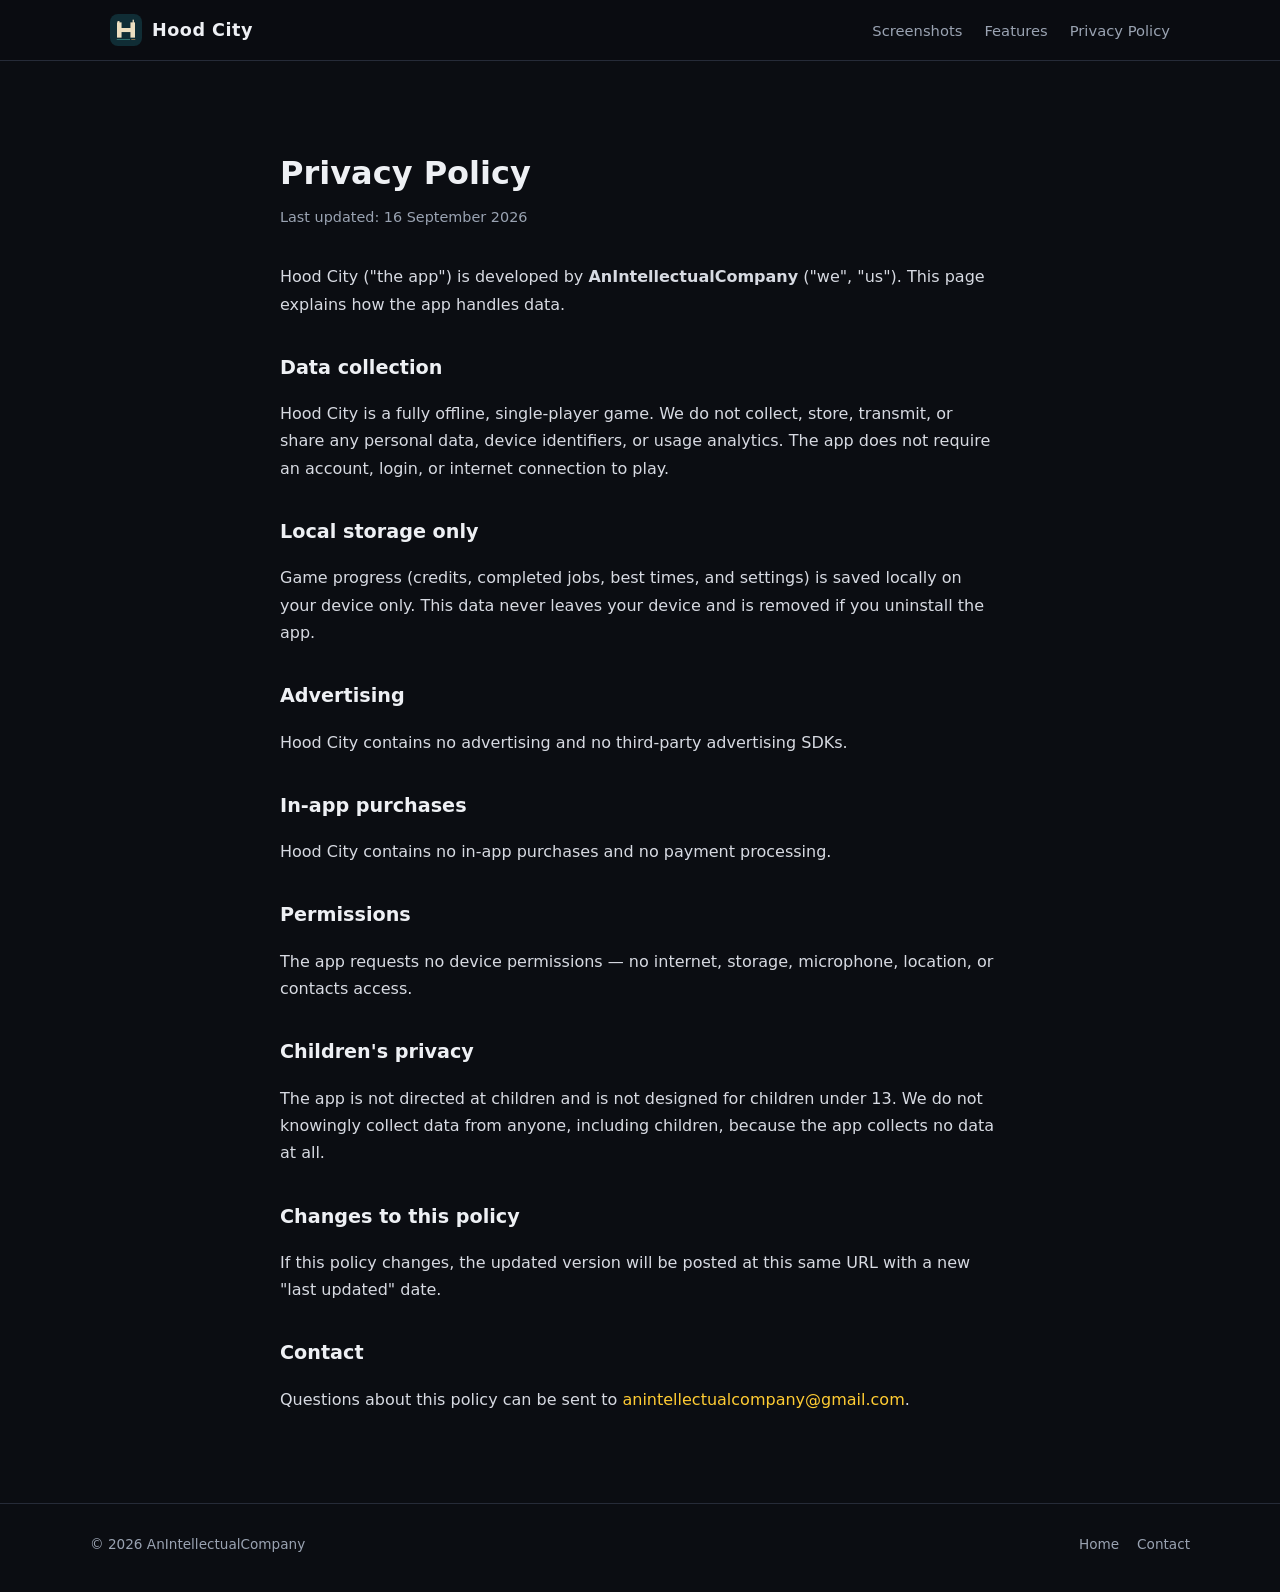
==== privacypolicy/index.html @ bf516b37 "Initial Hood City website with privacy policy" ====
<!doctype html>
<html lang="en">
<head>
<meta charset="utf-8">
<meta name="viewport" content="width=device-width, initial-scale=1">
<title>Privacy Policy — Hood City</title>
<meta name="robots" content="index,follow">
<link rel="icon" href="../assets/icon.png">
<link rel="stylesheet" href="../assets/style.css">
</head>
<body>

<header class="site">
  <div class="nav">
    <a class="brand" href="/"><img src="../assets/icon.png" alt=""> Hood City</a>
    <nav class="nav-links">
      <a href="/#screenshots">Screenshots</a>
      <a href="/#features">Features</a>
      <a href="/privacypolicy/">Privacy Policy</a>
    </nav>
  </div>
</header>

<main class="policy">
  <h1>Privacy Policy</h1>
  <div class="updated">Last updated: 16 September 2026</div>

  <p>Hood City ("the app") is developed by <strong>AnIntellectualCompany</strong> ("we", "us"). This page explains how the app handles data.</p>

  <h2>Data collection</h2>
  <p>Hood City is a fully offline, single-player game. We do not collect, store, transmit, or share any personal data, device identifiers, or usage analytics. The app does not require an account, login, or internet connection to play.</p>

  <h2>Local storage only</h2>
  <p>Game progress (credits, completed jobs, best times, and settings) is saved locally on your device only. This data never leaves your device and is removed if you uninstall the app.</p>

  <h2>Advertising</h2>
  <p>Hood City contains no advertising and no third-party advertising SDKs.</p>

  <h2>In-app purchases</h2>
  <p>Hood City contains no in-app purchases and no payment processing.</p>

  <h2>Permissions</h2>
  <p>The app requests no device permissions — no internet, storage, microphone, location, or contacts access.</p>

  <h2>Children's privacy</h2>
  <p>The app is not directed at children and is not designed for children under 13. We do not knowingly collect data from anyone, including children, because the app collects no data at all.</p>

  <h2>Changes to this policy</h2>
  <p>If this policy changes, the updated version will be posted at this same URL with a new "last updated" date.</p>

  <h2>Contact</h2>
  <p>Questions about this policy can be sent to <a href="mailto:anintellectualcompany@gmail.com">anintellectualcompany@gmail.com</a>.</p>
</main>

<footer class="site">
  <div class="footer-row">
    <div>&copy; <span id="year"></span> AnIntellectualCompany</div>
    <div class="footer-links">
      <a href="/">Home</a>
      <a href="mailto:anintellectualcompany@gmail.com">Contact</a>
    </div>
  </div>
</footer>

<script>document.getElementById('year').textContent = new Date().getFullYear();</script>
</body>
</html>
---- assets/style.css ----
:root {
  --bg: #0b0d12;
  --bg-alt: #12151d;
  --text: #eef0f4;
  --muted: #9aa3b2;
  --accent: #ffcc33;
  --accent-2: #ff5a5f;
  --card: #171a23;
  --border: #262b38;
  --maxw: 1100px;
}

* { box-sizing: border-box; }

html, body {
  margin: 0;
  padding: 0;
  background: var(--bg);
  color: var(--text);
  font-family: "Segoe UI", system-ui, -apple-system, Roboto, Helvetica, Arial, sans-serif;
  scroll-behavior: smooth;
}

a { color: var(--accent); text-decoration: none; }
a:hover { text-decoration: underline; }

img { max-width: 100%; display: block; }

.wrap {
  max-width: var(--maxw);
  margin: 0 auto;
  padding: 0 20px;
}

header.site {
  position: sticky;
  top: 0;
  z-index: 10;
  background: rgba(11,13,18,0.85);
  backdrop-filter: blur(8px);
  border-bottom: 1px solid var(--border);
}

.nav {
  display: flex;
  align-items: center;
  justify-content: space-between;
  padding: 14px 20px;
  max-width: var(--maxw);
  margin: 0 auto;
}

.brand {
  display: flex;
  align-items: center;
  gap: 10px;
  font-weight: 800;
  letter-spacing: 0.5px;
  font-size: 1.1rem;
  color: var(--text);
}

.brand img {
  width: 32px;
  height: 32px;
  border-radius: 8px;
}

.nav-links {
  display: flex;
  gap: 22px;
  font-size: 0.92rem;
  color: var(--muted);
}

.nav-links a { color: var(--muted); }
.nav-links a:hover { color: var(--text); }

.hero {
  position: relative;
  padding: 72px 20px 56px;
  text-align: center;
  overflow: hidden;
  background:
    radial-gradient(ellipse at 50% -10%, rgba(255,204,51,0.12), transparent 60%),
    linear-gradient(180deg, var(--bg) 0%, var(--bg-alt) 100%);
}

.hero-icon {
  width: 96px;
  height: 96px;
  border-radius: 22px;
  margin: 0 auto 22px;
  box-shadow: 0 10px 40px rgba(255,204,51,0.15);
}

.hero h1 {
  font-size: clamp(2.2rem, 6vw, 3.6rem);
  margin: 0 0 12px;
  letter-spacing: 1px;
  font-weight: 900;
  background: linear-gradient(135deg, #fff, var(--accent) 60%);
  -webkit-background-clip: text;
  background-clip: text;
  color: transparent;
}

.hero p.tagline {
  color: var(--muted);
  font-size: clamp(1rem, 2.4vw, 1.25rem);
  max-width: 620px;
  margin: 0 auto 30px;
}

.cta-row {
  display: flex;
  gap: 14px;
  justify-content: center;
  flex-wrap: wrap;
  margin-bottom: 8px;
}

.btn {
  display: inline-flex;
  align-items: center;
  gap: 10px;
  padding: 13px 22px;
  border-radius: 12px;
  font-weight: 700;
  font-size: 0.98rem;
  border: 1px solid var(--border);
}

.btn-primary {
  background: var(--accent);
  color: #1a1400;
  border-color: var(--accent);
}
.btn-primary:hover { background: #ffd75c; text-decoration: none; }

.btn-secondary {
  background: transparent;
  color: var(--text);
}
.btn-secondary:hover { background: var(--card); text-decoration: none; }

.badge {
  display: inline-block;
  margin-top: 18px;
  font-size: 0.8rem;
  color: var(--muted);
  border: 1px solid var(--border);
  padding: 6px 12px;
  border-radius: 999px;
}

section { padding: 64px 20px; }

section h2 {
  font-size: clamp(1.5rem, 3.4vw, 2rem);
  margin: 0 0 8px;
  text-align: center;
}

section .lead {
  text-align: center;
  color: var(--muted);
  max-width: 640px;
  margin: 0 auto 40px;
}

.shots {
  display: grid;
  grid-template-columns: repeat(auto-fit, minmax(240px, 1fr));
  gap: 18px;
}

.shots img {
  border-radius: 14px;
  border: 1px solid var(--border);
  aspect-ratio: 20/9;
  object-fit: cover;
  width: 100%;
}

.features {
  display: grid;
  grid-template-columns: repeat(auto-fit, minmax(220px, 1fr));
  gap: 18px;
}

.feature-card {
  background: var(--card);
  border: 1px solid var(--border);
  border-radius: 14px;
  padding: 22px;
}

.feature-card .icon { font-size: 1.6rem; margin-bottom: 10px; }
.feature-card h3 { margin: 0 0 8px; font-size: 1.05rem; }
.feature-card p { margin: 0; color: var(--muted); font-size: 0.92rem; line-height: 1.5; }

.facts {
  background: var(--bg-alt);
  border-top: 1px solid var(--border);
  border-bottom: 1px solid var(--border);
}

.facts-grid {
  display: grid;
  grid-template-columns: repeat(auto-fit, minmax(160px, 1fr));
  gap: 18px;
  text-align: center;
}

.facts-grid .num {
  font-size: 1.8rem;
  font-weight: 800;
  color: var(--accent);
}
.facts-grid .label {
  color: var(--muted);
  font-size: 0.85rem;
  margin-top: 4px;
}

footer.site {
  border-top: 1px solid var(--border);
  padding: 32px 20px 40px;
  color: var(--muted);
  font-size: 0.85rem;
}

.footer-row {
  max-width: var(--maxw);
  margin: 0 auto;
  display: flex;
  flex-wrap: wrap;
  gap: 16px;
  justify-content: space-between;
  align-items: center;
}

.footer-links { display: flex; gap: 18px; flex-wrap: wrap; }
.footer-links a { color: var(--muted); }
.footer-links a:hover { color: var(--text); }

/* Policy page */
.policy {
  max-width: 760px;
  margin: 0 auto;
  padding: 64px 20px 80px;
  line-height: 1.7;
  color: #d7dae2;
}
.policy h1 { color: var(--text); margin-bottom: 4px; }
.policy .updated { color: var(--muted); font-size: 0.9rem; margin-bottom: 34px; }
.policy h2 { color: var(--text); font-size: 1.2rem; margin-top: 34px; }
.policy p { margin: 10px 0; }
.policy a { color: var(--accent); }
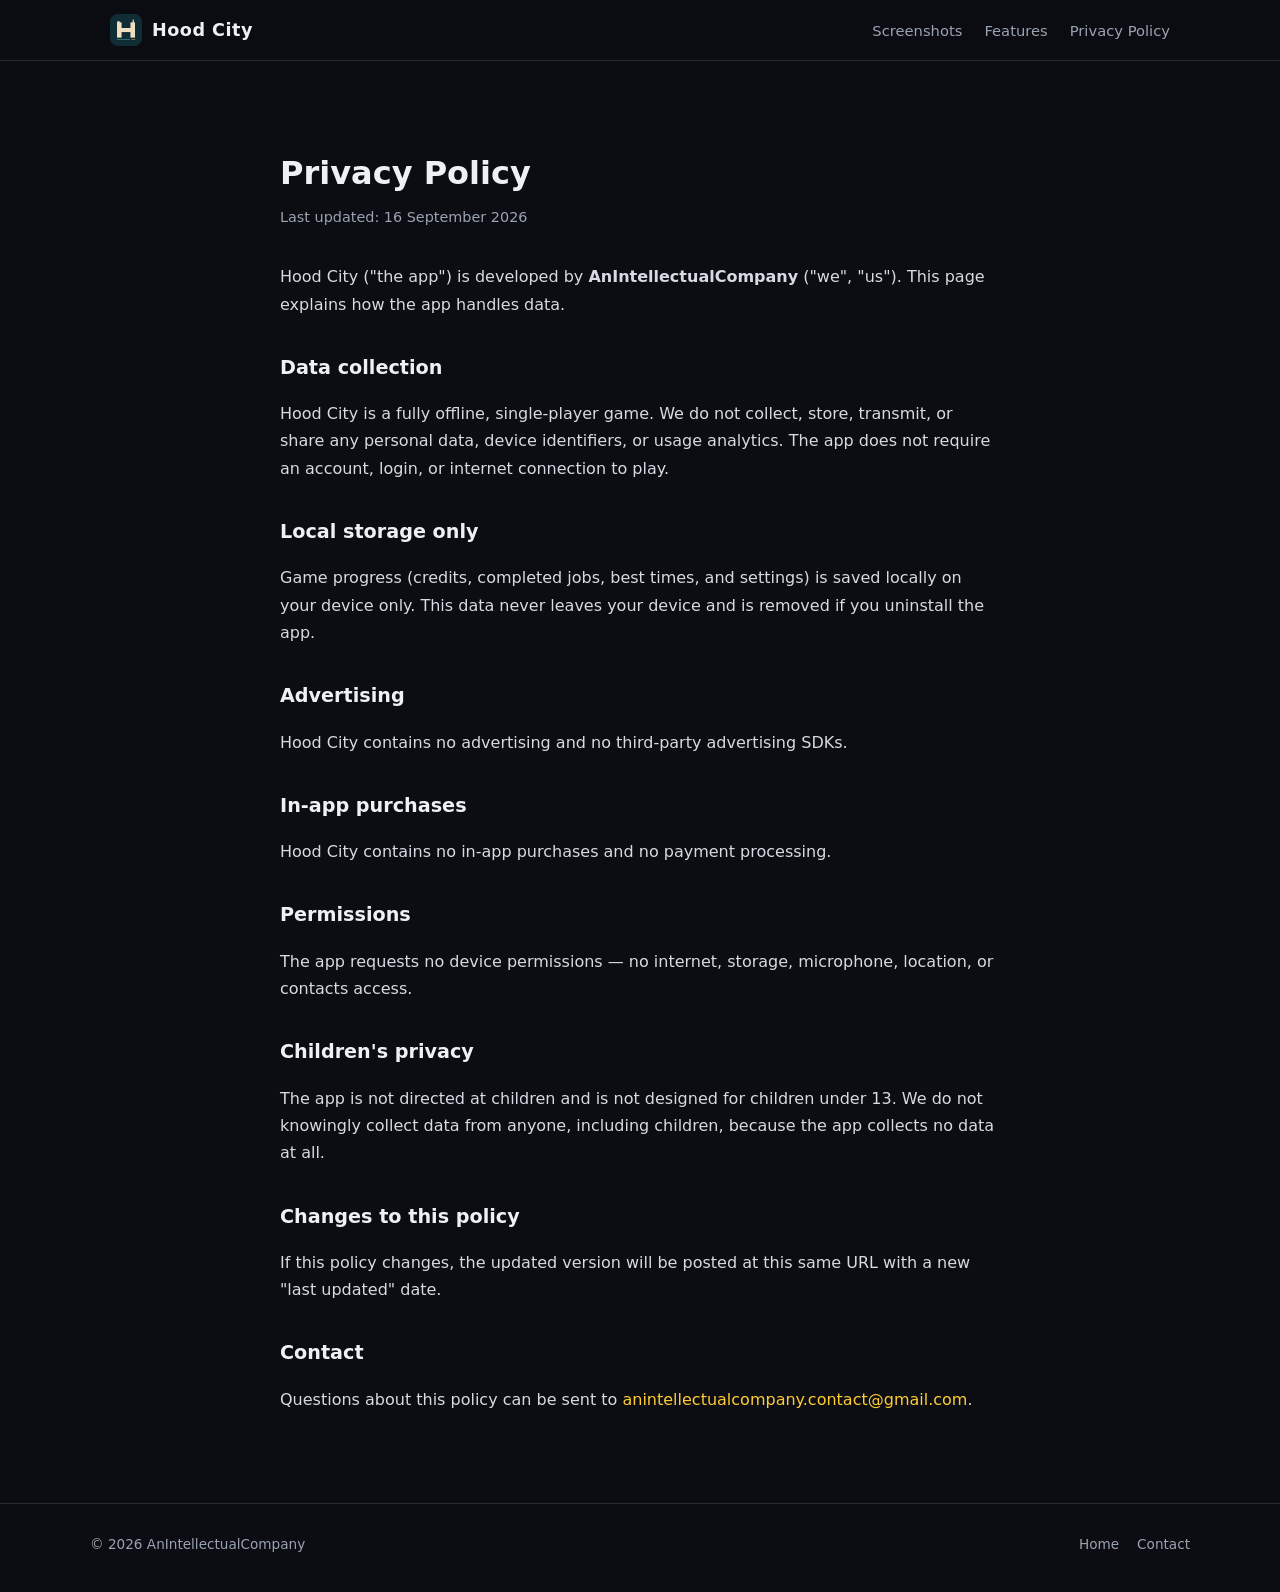
==== commit 2a106fc5: "Fix support contact email" ====
--- a/privacypolicy/index.html
+++ b/privacypolicy/index.html
@@ -12,11 +12,11 @@
 
 <header class="site">
   <div class="nav">
-    <a class="brand" href="/"><img src="../assets/icon.png" alt=""> Hood City</a>
+    <a class="brand" href="../"><img src="../assets/icon.png" alt=""> Hood City</a>
     <nav class="nav-links">
-      <a href="/#screenshots">Screenshots</a>
-      <a href="/#features">Features</a>
-      <a href="/privacypolicy/">Privacy Policy</a>
+      <a href="../#screenshots">Screenshots</a>
+      <a href="../#features">Features</a>
+      <a href="../privacypolicy/">Privacy Policy</a>
     </nav>
   </div>
 </header>
@@ -49,15 +49,15 @@
   <p>If this policy changes, the updated version will be posted at this same URL with a new "last updated" date.</p>
 
   <h2>Contact</h2>
-  <p>Questions about this policy can be sent to <a href="mailto:anintellectualcompany@gmail.com">anintellectualcompany@gmail.com</a>.</p>
+  <p>Questions about this policy can be sent to <a href="mailto:anintellectualcompany.contact@gmail.com">anintellectualcompany.contact@gmail.com</a>.</p>
 </main>
 
 <footer class="site">
   <div class="footer-row">
     <div>&copy; <span id="year"></span> AnIntellectualCompany</div>
     <div class="footer-links">
-      <a href="/">Home</a>
-      <a href="mailto:anintellectualcompany@gmail.com">Contact</a>
+      <a href="../">Home</a>
+      <a href="mailto:anintellectualcompany.contact@gmail.com">Contact</a>
     </div>
   </div>
 </footer>
